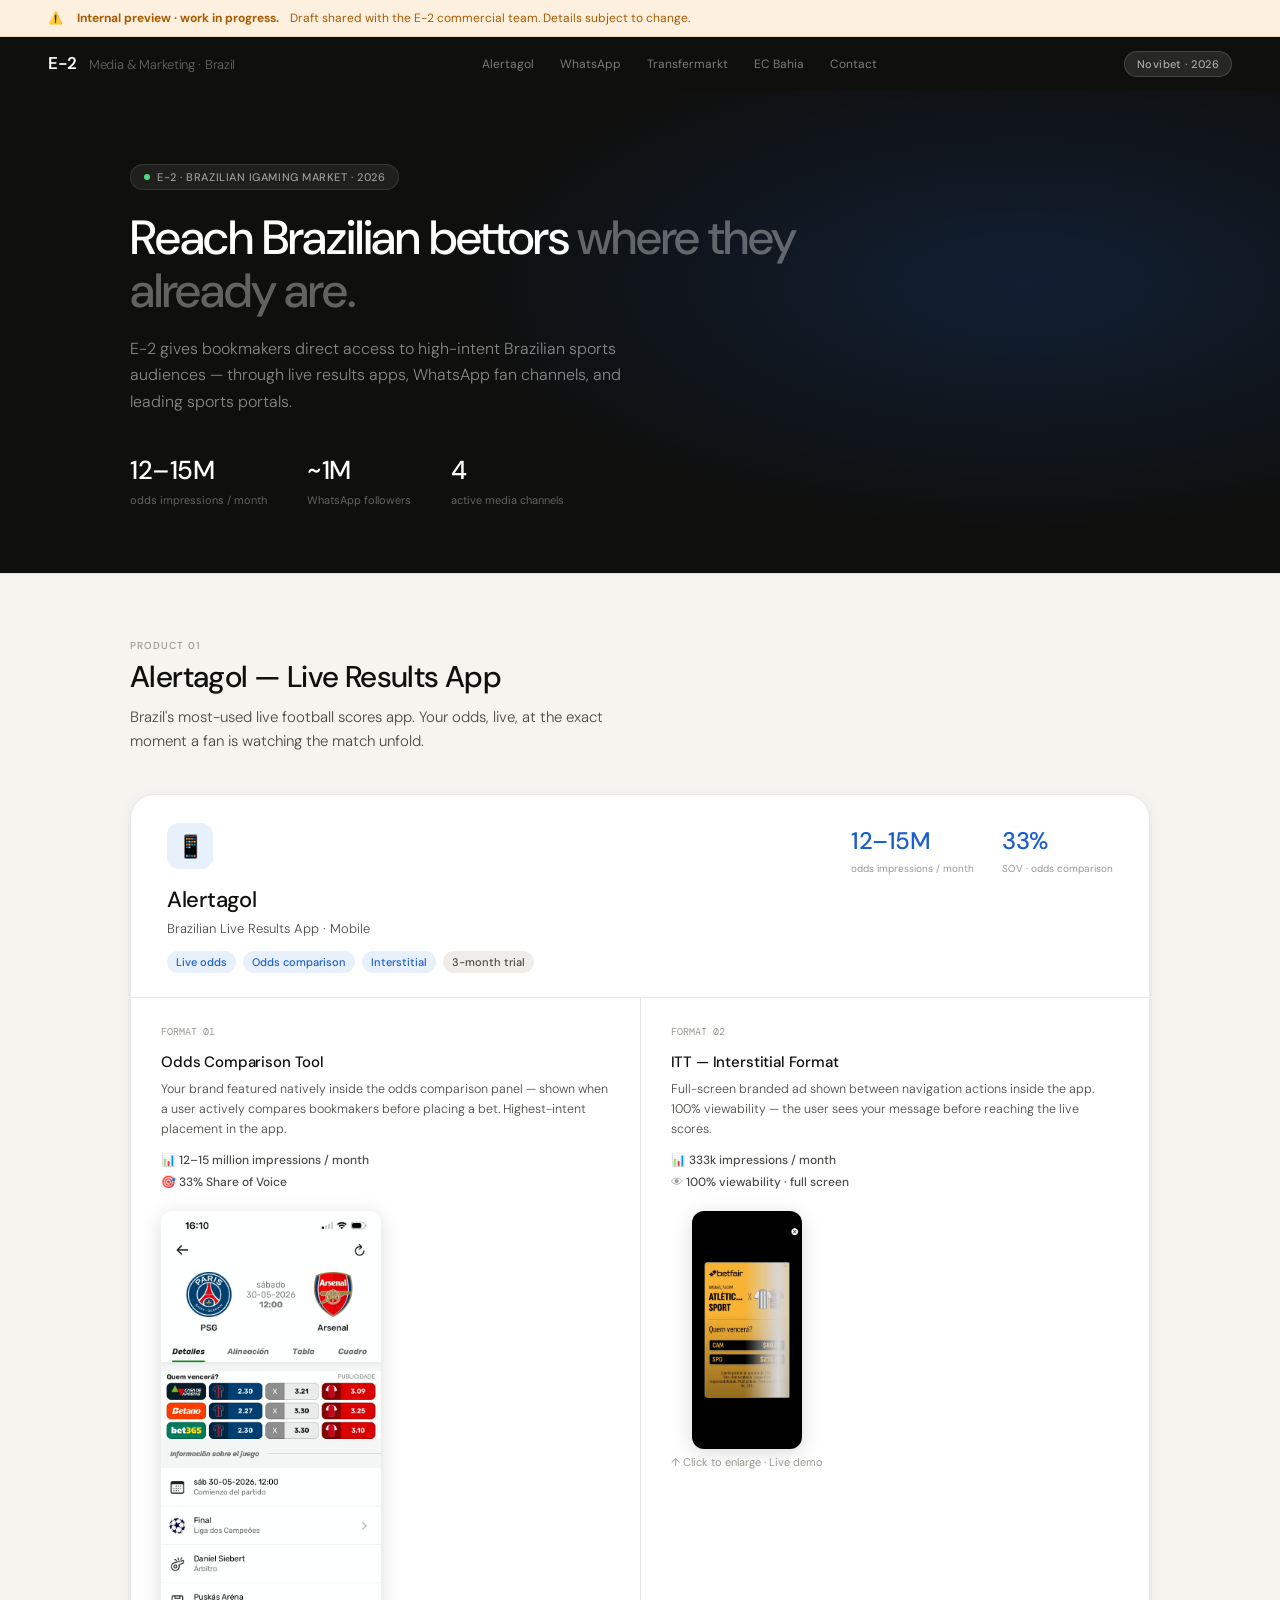
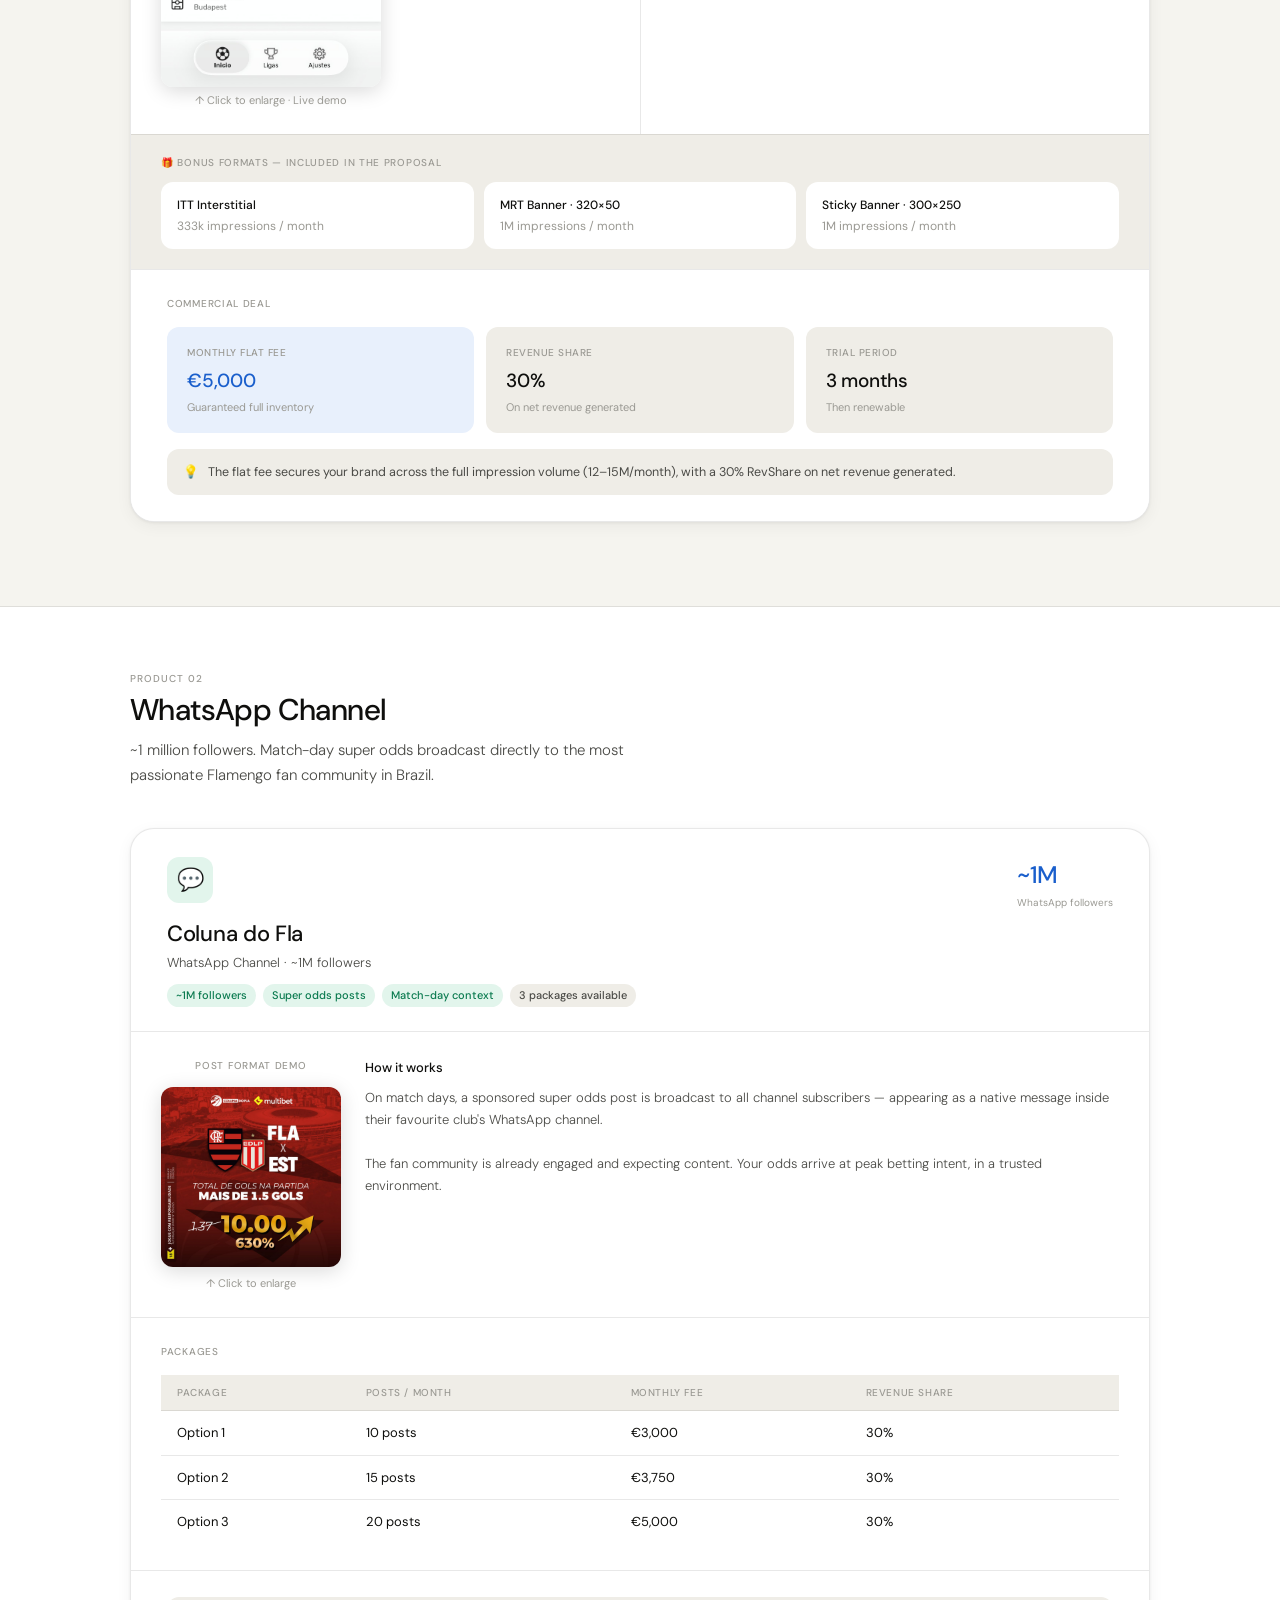
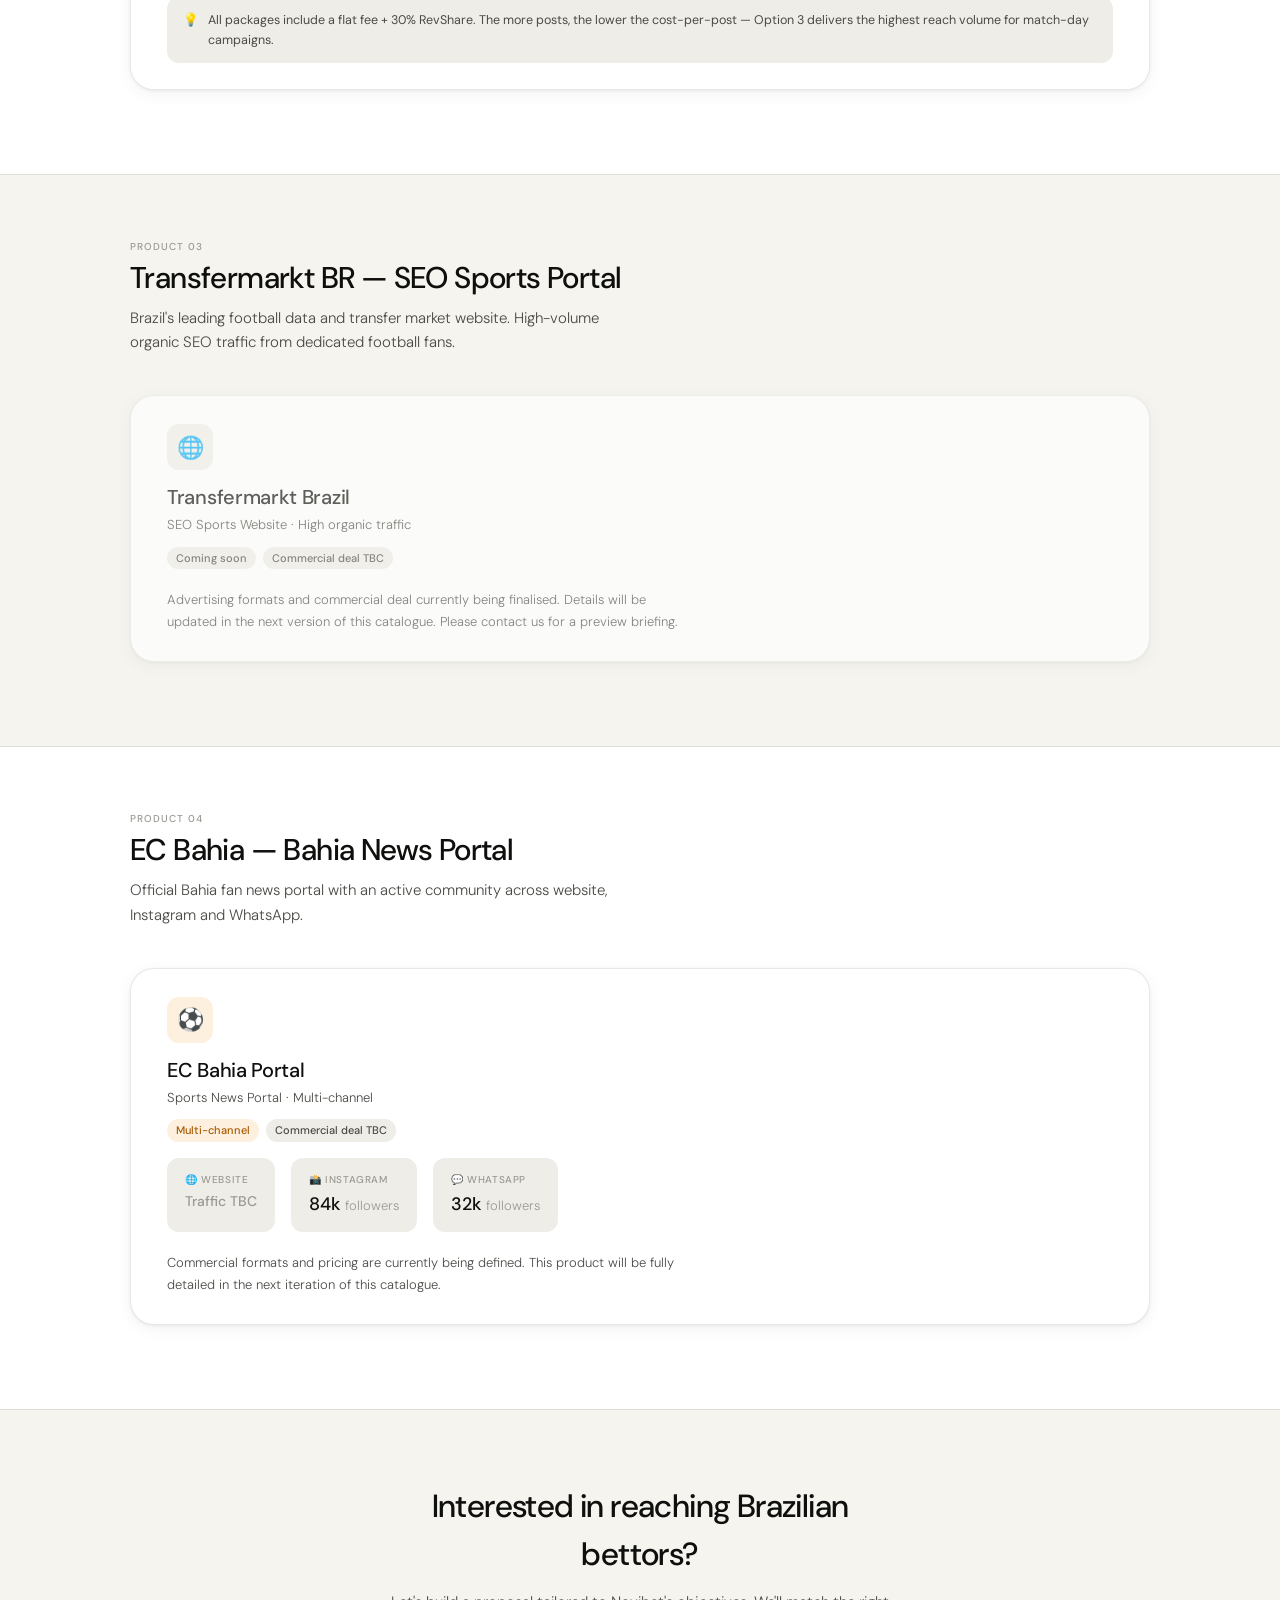
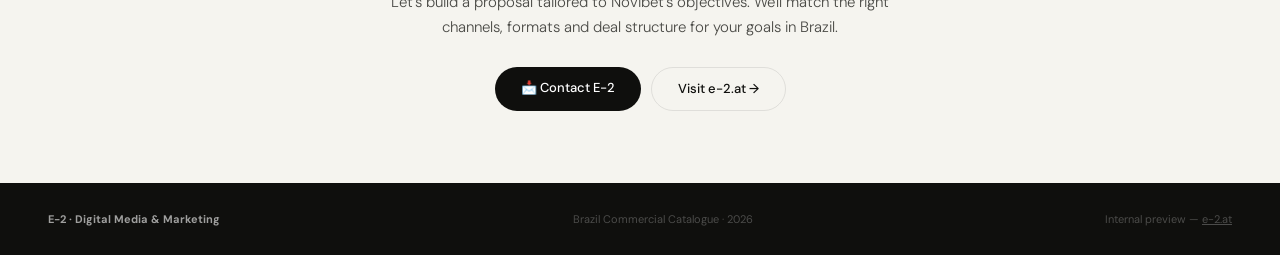
==== E2_Media_Catalogue_Novibet.html @ d4c0b609 "New file" ====
<!DOCTYPE html>
<html lang="en">

<head>
  <meta charset="UTF-8">
  <meta name="viewport" content="width=device-width, initial-scale=1.0">
  <title>E-2 · Media Catalogue — Brazil 2026</title>
  <link
    href="https://fonts.googleapis.com/css2?family=DM+Sans:opsz,wght@9..40,300;9..40,400;9..40,500;9..40,600&family=DM+Mono:wght@400;500&display=swap"
    rel="stylesheet">
  <style>
    :root {
      --ink: #0F0F0D;
      --ink-2: #4A4A46;
      --ink-3: #9A9993;
      --rule: rgba(0, 0, 0, 0.09);
      --bg: #F5F4EF;
      --surface: #FFFFFF;
      --surface-2: #EFEDE7;
      --blue: #1A5FCC;
      --blue-l: #E8F0FC;
      --green: #0A7A4F;
      --green-l: #E2F5EC;
      --amber: #A85A00;
      --amber-l: #FDF0DF;
      --red: #C0281A;
      --r-sm: 6px;
      --r-md: 12px;
      --r-lg: 18px;
      --r-xl: 24px;
      --shadow: 0 1px 3px rgba(0, 0, 0, 0.06), 0 4px 16px rgba(0, 0, 0, 0.05);
    }

    *,
    *::before,
    *::after {
      box-sizing: border-box;
      margin: 0;
      padding: 0;
    }

    html {
      scroll-behavior: smooth;
    }

    body {
      font-family: 'DM Sans', sans-serif;
      background: var(--bg);
      color: var(--ink);
      line-height: 1.5;
    }

    /* TOPBAR */
    .topbar {
      background: var(--ink);
      color: #fff;
      padding: 0 48px;
      display: flex;
      align-items: center;
      justify-content: space-between;
      height: 54px;
      position: sticky;
      top: 0;
      z-index: 100;
    }

    .topbar-brand {
      font-size: 17px;
      font-weight: 600;
      letter-spacing: -.3px;
    }

    .topbar-brand em {
      font-style: normal;
      color: rgba(255, 255, 255, .35);
      font-weight: 300;
      font-size: 13px;
      margin-left: 8px;
    }

    .topbar-nav {
      display: flex;
      gap: 2px;
    }

    .topbar-nav a {
      color: rgba(255, 255, 255, .45);
      font-size: 12px;
      padding: 5px 12px;
      border-radius: var(--r-sm);
      text-decoration: none;
      transition: all .15s;
    }

    .topbar-nav a:hover,
    .topbar-nav a.active {
      background: rgba(255, 255, 255, .1);
      color: #fff;
    }

    .topbar-pill {
      background: rgba(255, 255, 255, .1);
      border: 1px solid rgba(255, 255, 255, .15);
      color: rgba(255, 255, 255, .6);
      font-size: 11px;
      font-weight: 500;
      padding: 4px 12px;
      border-radius: 20px;
      letter-spacing: .04em;
    }

    /* WIP */
    .wip {
      background: #FDF0DF;
      border-bottom: 1px solid rgba(168, 90, 0, .15);
      padding: 9px 48px;
      font-size: 12px;
      color: var(--amber);
      display: flex;
      align-items: center;
      gap: 8px;
    }

    /* HERO */
    .hero {
      background: var(--ink);
      color: #fff;
      padding: 72px 48px 64px;
      position: relative;
      overflow: hidden;
    }

    .hero::after {
      content: '';
      position: absolute;
      inset: 0;
      background: radial-gradient(ellipse 70% 80% at 80% 40%, rgba(26, 95, 204, .2) 0%, transparent 65%);
      pointer-events: none;
    }

    .hero-inner {
      max-width: 1020px;
      margin: 0 auto;
      position: relative;
      z-index: 1;
    }

    .hero-eye {
      display: inline-flex;
      align-items: center;
      gap: 7px;
      background: rgba(255, 255, 255, .07);
      border: 1px solid rgba(255, 255, 255, .1);
      border-radius: 20px;
      padding: 4px 13px;
      font-size: 11px;
      font-weight: 500;
      color: rgba(255, 255, 255, .55);
      margin-bottom: 22px;
      letter-spacing: .05em;
      text-transform: uppercase;
    }

    .hero-eye span {
      width: 6px;
      height: 6px;
      border-radius: 50%;
      background: #4ADE80;
      display: inline-block;
    }

    .hero-h1 {
      font-size: 48px;
      font-weight: 500;
      letter-spacing: -1.2px;
      line-height: 1.1;
      max-width: 680px;
      margin-bottom: 18px;
    }

    .hero-h1 em {
      font-style: normal;
      color: rgba(255, 255, 255, .35);
    }

    .hero-sub {
      font-size: 16px;
      color: rgba(255, 255, 255, .5);
      max-width: 500px;
      line-height: 1.65;
      margin-bottom: 36px;
      font-weight: 300;
    }

    .hero-stats {
      display: flex;
      gap: 40px;
      flex-wrap: wrap;
    }

    .hs-val {
      font-size: 26px;
      font-weight: 500;
      letter-spacing: -.5px;
    }

    .hs-lbl {
      font-size: 11px;
      color: rgba(255, 255, 255, .35);
      margin-top: 2px;
    }

    /* SECTION */
    .section {
      padding: 64px 48px;
    }

    .s-inner {
      max-width: 1020px;
      margin: 0 auto;
    }

    .s-label {
      font-size: 10px;
      font-weight: 500;
      text-transform: uppercase;
      letter-spacing: .1em;
      color: var(--ink-3);
      margin-bottom: 6px;
    }

    .s-title {
      font-size: 30px;
      font-weight: 500;
      letter-spacing: -.6px;
      line-height: 1.2;
      margin-bottom: 10px;
    }

    .s-sub {
      font-size: 15px;
      color: var(--ink-2);
      max-width: 520px;
      line-height: 1.65;
      margin-bottom: 40px;
      font-weight: 300;
    }

    hr.div {
      border: none;
      border-top: 1px solid var(--rule);
      margin: 0;
    }

    /* PRODUCT CARD */
    .pcard {
      background: var(--surface);
      border-radius: var(--r-xl);
      border: 1px solid var(--rule);
      box-shadow: var(--shadow);
      overflow: hidden;
      margin-bottom: 20px;
    }

    .pcard-top {
      padding: 28px 36px 24px;
      border-bottom: 1px solid var(--rule);
      display: flex;
      justify-content: space-between;
      align-items: flex-start;
      gap: 20px;
      flex-wrap: wrap;
    }

    .picon {
      width: 46px;
      height: 46px;
      border-radius: var(--r-md);
      display: flex;
      align-items: center;
      justify-content: center;
      font-size: 22px;
      margin-bottom: 14px;
    }

    .pname {
      font-size: 22px;
      font-weight: 500;
      letter-spacing: -.3px;
      margin-bottom: 3px;
    }

    .ptype {
      font-size: 13px;
      color: var(--ink-2);
      font-weight: 300;
    }

    .pbadges {
      display: flex;
      gap: 7px;
      flex-wrap: wrap;
      margin-top: 12px;
    }

    .badge {
      display: inline-flex;
      align-items: center;
      gap: 4px;
      font-size: 11px;
      font-weight: 500;
      padding: 3px 9px;
      border-radius: 20px;
    }

    .b-blue {
      background: var(--blue-l);
      color: var(--blue);
    }

    .b-green {
      background: var(--green-l);
      color: var(--green);
    }

    .b-amber {
      background: var(--amber-l);
      color: var(--amber);
    }

    .b-dark {
      background: var(--surface-2);
      color: var(--ink-2);
    }

    .pkpis {
      display: flex;
      gap: 28px;
      flex-wrap: wrap;
    }

    .pkpi-val {
      font-size: 24px;
      font-weight: 500;
      letter-spacing: -.4px;
      color: var(--blue);
    }

    .pkpi-lbl {
      font-size: 10px;
      color: var(--ink-3);
      margin-top: 2px;
    }

    /* FORMAT BLOCKS */
    .formats {
      display: grid;
      grid-template-columns: 1fr 1fr;
      gap: 1px;
      background: var(--rule);
    }

    .formats.three {
      grid-template-columns: 1fr 1fr 1fr;
    }

    .fitem {
      background: var(--surface);
      padding: 26px 30px;
    }

    .fitem:hover {
      background: #FAFAF8;
    }

    .fnum {
      font-family: 'DM Mono', monospace;
      font-size: 10px;
      color: var(--ink-3);
      margin-bottom: 12px;
    }

    .fname {
      font-size: 15px;
      font-weight: 500;
      margin-bottom: 5px;
      letter-spacing: -.15px;
    }

    .fdesc {
      font-size: 12.5px;
      color: var(--ink-2);
      line-height: 1.6;
      font-weight: 300;
      margin-bottom: 12px;
    }

    .fstat {
      font-size: 12px;
      color: var(--ink-3);
      margin-bottom: 4px;
    }

    .fstat strong {
      color: var(--ink-2);
      font-weight: 500;
    }

    /* MOCKUP */
    .mockup-wrap {
      padding: 24px 30px;
      display: flex;
      align-items: center;
      gap: 16px;
      flex-wrap: wrap;
    }

    .mockup-img {
      width: 140px;
      border-radius: var(--r-md);
      box-shadow: 0 4px 20px rgba(0, 0, 0, .15);
      object-fit: cover;
      cursor: pointer;
      transition: transform .2s;
    }

    .mockup-img:hover {
      transform: scale(1.03);
    }

    .mockup-img.tall {
      width: 110px;
    }

    .mockup-img.wide {
      width: 220px;
    }

    .mockup-caption {
      font-size: 11px;
      color: var(--ink-3);
      text-align: center;
      margin-top: 5px;
    }

    .mockup-group {
      display: flex;
      flex-direction: column;
      align-items: center;
    }

    .mockup-label {
      font-size: 10px;
      font-weight: 500;
      text-transform: uppercase;
      letter-spacing: .07em;
      color: var(--ink-3);
      margin-bottom: 14px;
    }

    /* DEAL */
    .deal-wrap {
      padding: 26px 36px;
      background: var(--surface);
    }

    .deal-title {
      font-size: 10px;
      font-weight: 500;
      text-transform: uppercase;
      letter-spacing: .07em;
      color: var(--ink-3);
      margin-bottom: 16px;
    }

    .deal-grid {
      display: grid;
      gap: 12px;
      margin-bottom: 16px;
    }

    .deal-grid.cols3 {
      grid-template-columns: repeat(3, 1fr);
    }

    .deal-grid.cols4 {
      grid-template-columns: repeat(4, 1fr);
    }

    .ditem {
      background: var(--surface-2);
      border-radius: var(--r-md);
      padding: 18px 20px;
    }

    .ditem.feat {
      background: var(--blue-l);
    }

    .ditem.feat .di-val {
      color: var(--blue);
    }

    .di-lbl {
      font-size: 10px;
      font-weight: 500;
      text-transform: uppercase;
      letter-spacing: .05em;
      color: var(--ink-3);
      margin-bottom: 7px;
    }

    .di-val {
      font-size: 19px;
      font-weight: 500;
      letter-spacing: -.2px;
    }

    .di-sub {
      font-size: 11px;
      color: var(--ink-3);
      margin-top: 3px;
    }

    .deal-note {
      background: var(--surface-2);
      border-radius: var(--r-md);
      padding: 13px 16px;
      font-size: 12.5px;
      color: var(--ink-2);
      line-height: 1.6;
      display: flex;
      gap: 9px;
    }

    /* PACKAGES TABLE */
    .pkg-table {
      width: 100%;
      border-collapse: collapse;
      font-size: 13px;
    }

    .pkg-table th {
      background: var(--surface-2);
      padding: 10px 16px;
      font-size: 10px;
      font-weight: 500;
      text-transform: uppercase;
      letter-spacing: .06em;
      color: var(--ink-3);
      text-align: left;
      border-bottom: 1px solid var(--rule);
    }

    .pkg-table td {
      padding: 12px 16px;
      border-bottom: 1px solid var(--rule);
    }

    .pkg-table tr:last-child td {
      border-bottom: none;
    }

    .pkg-table .feat-row {
      background: var(--blue-l);
    }

    .pkg-table .feat-row td {
      color: var(--blue);
      font-weight: 500;
    }

    .pkg-best {
      display: inline-flex;
      align-items: center;
      gap: 4px;
      background: var(--blue);
      color: #fff;
      font-size: 10px;
      font-weight: 500;
      padding: 2px 8px;
      border-radius: 20px;
      margin-left: 8px;
    }

    /* COMING SOON */
    .cs-card {
      background: var(--surface);
      border-radius: var(--r-xl);
      border: 1px solid var(--rule);
      box-shadow: var(--shadow);
      overflow: hidden;
      margin-bottom: 20px;
      opacity: .65;
    }

    .cs-inner {
      padding: 28px 36px;
    }

    .cs-channels {
      display: flex;
      gap: 16px;
      flex-wrap: wrap;
      margin-top: 16px;
    }

    .cs-ch {
      background: var(--surface-2);
      border-radius: var(--r-md);
      padding: 14px 18px;
      font-size: 13px;
    }

    .cs-ch-val {
      font-size: 18px;
      font-weight: 500;
      margin-top: 4px;
    }

    /* LIGHTBOX */
    .lb {
      display: none;
      position: fixed;
      inset: 0;
      background: rgba(0, 0, 0, .85);
      z-index: 999;
      align-items: center;
      justify-content: center;
      padding: 24px;
    }

    .lb.open {
      display: flex;
    }

    .lb img {
      max-width: 90vw;
      max-height: 90vh;
      border-radius: var(--r-lg);
      object-fit: contain;
      box-shadow: 0 20px 60px rgba(0, 0, 0, .5);
    }

    .lb-close {
      position: absolute;
      top: 20px;
      right: 24px;
      color: #fff;
      font-size: 28px;
      cursor: pointer;
      opacity: .7;
    }

    .lb-close:hover {
      opacity: 1;
    }

    /* CTA */
    .cta {
      padding: 72px 48px;
      text-align: center;
    }

    .cta-inner {
      max-width: 520px;
      margin: 0 auto;
    }

    .cta-h {
      font-size: 32px;
      font-weight: 500;
      letter-spacing: -.6px;
      margin-bottom: 12px;
    }

    .cta-sub {
      font-size: 15px;
      color: var(--ink-2);
      font-weight: 300;
      line-height: 1.65;
      margin-bottom: 28px;
    }

    .cta-btns {
      display: flex;
      gap: 10px;
      justify-content: center;
      flex-wrap: wrap;
    }

    .btn-p {
      background: var(--ink);
      color: #fff;
      font-size: 13px;
      font-weight: 500;
      padding: 11px 26px;
      border-radius: 22px;
      text-decoration: none;
      transition: opacity .15s;
    }

    .btn-p:hover {
      opacity: .8;
    }

    .btn-s {
      background: transparent;
      color: var(--ink);
      font-size: 13px;
      font-weight: 500;
      padding: 11px 26px;
      border-radius: 22px;
      text-decoration: none;
      border: 1.5px solid var(--rule);
      transition: all .15s;
    }

    .btn-s:hover {
      border-color: var(--ink-3);
    }

    /* FOOTER */
    .footer {
      background: var(--ink);
      color: rgba(255, 255, 255, .25);
      padding: 28px 48px;
      display: flex;
      justify-content: space-between;
      align-items: center;
      flex-wrap: wrap;
      gap: 10px;
      font-size: 11px;
    }

    .footer strong {
      color: rgba(255, 255, 255, .6);
    }

    @media(max-width:768px) {
      .topbar {
        padding: 0 20px;
      }

      .topbar-nav {
        display: none;
      }

      .hero {
        padding: 44px 20px;
      }

      .hero-h1 {
        font-size: 30px;
      }

      .section {
        padding: 44px 20px;
      }

      .pcard-top {
        padding: 20px;
      }

      .formats {
        grid-template-columns: 1fr;
      }

      .formats.three {
        grid-template-columns: 1fr;
      }

      .deal-wrap {
        padding: 20px;
      }

      .deal-grid.cols3,
      .deal-grid.cols4 {
        grid-template-columns: 1fr 1fr;
      }

      .cta {
        padding: 44px 20px;
      }

      .footer {
        padding: 20px;
      }

      .wip {
        padding: 9px 20px;
      }
    }
  </style>
</head>

<body>

  <!-- LIGHTBOX -->
  <div class="lb" id="lb" onclick="closeLB()">
    <span class="lb-close">✕</span>
    <img id="lb-img" src="" alt="Ad format preview">
  </div>

  <!-- WIP BANNER -->
  <div class="wip">⚠️ &nbsp;<strong>Internal preview · work in progress.</strong> &nbsp;Draft shared with the E-2
    commercial team. Details subject to change.</div>

  <!-- TOPBAR -->
  <header class="topbar">
    <div class="topbar-brand">E-2 <em>Media &amp; Marketing · Brazil</em></div>
    <nav class="topbar-nav">
      <a href="#alertagol" class="active">Alertagol</a>
      <a href="#whatsapp">WhatsApp</a>
      <a href="#transfermarkt">Transfermarkt</a>
      <a href="#ecbahia">EC Bahia</a>
      <a href="#contact">Contact</a>
    </nav>
    <div class="topbar-pill">Novibet · 2026</div>
  </header>

  <!-- HERO -->
  <section class="hero">
    <div class="hero-inner">
      <div class="hero-eye"><span></span> E-2 · Brazilian iGaming Market · 2026</div>
      <h1 class="hero-h1">Reach Brazilian bettors <em>where they already are.</em></h1>
      <p class="hero-sub">E-2 gives bookmakers direct access to high-intent Brazilian sports audiences — through live
        results apps, WhatsApp fan channels, and leading sports portals.</p>
      <div class="hero-stats">
        <div>
          <div class="hs-val odd-impressions">12–15M</div>
          <div class="hs-lbl">odds impressions / month</div>
        </div>
        <div>
          <div class="hs-val whatsapp-followers">~1M</div>
          <div class="hs-lbl">WhatsApp followers</div>
        </div>
        <div>
          <div class="hs-val active-media-channels">4</div>
          <div class="hs-lbl">active media channels</div>
        </div>
      </div>
    </div>
  </section>

  <hr class="div">

  <!-- ══ ALERTAGOL ══════════════════════════════════════════════════════ -->
  <section class="section" id="alertagol">
    <div class="s-inner">
      <div class="s-label">Product 01</div>
      <h2 class="s-title">Alertagol — Live Results App</h2>
      <p class="s-sub">Brazil's most-used live football scores app. Your odds, live, at the exact moment a fan is
        watching the match unfold.</p>

      <div class="pcard">
        <div class="pcard-top">
          <div>
            <div class="picon" style="background:#E8F0FC;">📱</div>
            <div class="pname">Alertagol</div>
            <div class="ptype">Brazilian Live Results App · Mobile</div>
            <div class="pbadges">
              <span class="badge b-blue">Live odds</span>
              <span class="badge b-blue">Odds comparison</span>
              <span class="badge b-blue">Interstitial</span>
              <span class="badge b-dark">3-month trial</span>
            </div>
          </div>
          <div class="pkpis">
            <div>
              <div class="pkpi-val">12–15M</div>
              <div class="pkpi-lbl">odds impressions / month</div>
            </div>
            <div>
              <div class="pkpi-val">33%</div>
              <div class="pkpi-lbl">SOV · odds comparison</div>
            </div>
          </div>
        </div>

        <!-- FORMAT 1: Odds Comparison -->
        <div class="formats">
          <div class="fitem">
            <div class="fnum">FORMAT 01</div>
            <div class="fname">Odds Comparison Tool</div>
            <div class="fdesc">Your brand featured natively inside the odds comparison panel — shown when a user
              actively compares bookmakers before placing a bet. Highest-intent placement in the app.</div>
            <div class="fstat">📊 <strong>12–15 million impressions / month</strong></div>
            <div class="fstat">🎯 <strong>33% Share of Voice</strong></div>
            <div class="mockup-wrap" style="padding:16px 0 0;">
              <div class="mockup-group">
                <img class="mockup-img wide"
                  src="[data-uri]"
                  alt="Odds Comparison Tool demo" onclick="openLB(this.src)" title="Click to enlarge">
                <div class="mockup-caption">↑ Click to enlarge · Live demo</div>
              </div>
            </div>
          </div>

          <!-- FORMAT 2: Interstitial -->
          <div class="fitem">
            <div class="fnum">FORMAT 02</div>
            <div class="fname">ITT — Interstitial Format</div>
            <div class="fdesc">Full-screen branded ad shown between navigation actions inside the app. 100% viewability
              — the user sees your message before reaching the live scores.</div>
            <div class="fstat">📊 <strong>333k impressions / month</strong></div>
            <div class="fstat">👁 <strong>100% viewability · full screen</strong></div>
            <div class="mockup-wrap" style="padding:16px 0 0;">
              <div class="mockup-group">
                <img class="mockup-img tall"
                  src="[data-uri]"
                  alt="ITT Interstitial demo" onclick="openLB(this.src)" title="Click to enlarge">
                <div class="mockup-caption">↑ Click to enlarge · Live demo</div>
              </div>
            </div>
          </div>
        </div>

        <!-- BONUS FORMATS -->
        <div style="padding:20px 30px;background:var(--surface-2);border-top:1px solid var(--rule);">
          <div
            style="font-size:10px;font-weight:500;text-transform:uppercase;letter-spacing:.07em;color:var(--ink-3);margin-bottom:12px;">
            🎁 Bonus formats — included in the proposal</div>
          <div style="display:grid;grid-template-columns:1fr 1fr 1fr;gap:10px;">
            <div style="background:var(--surface);border-radius:var(--r-md);padding:14px 16px;">
              <div style="font-size:12px;font-weight:500;margin-bottom:3px;">ITT Interstitial</div>
              <div style="font-size:12px;color:var(--ink-3);">333k impressions / month</div>
            </div>
            <div style="background:var(--surface);border-radius:var(--r-md);padding:14px 16px;">
              <div style="font-size:12px;font-weight:500;margin-bottom:3px;">MRT Banner · 320×50</div>
              <div style="font-size:12px;color:var(--ink-3);">1M impressions / month</div>
            </div>
            <div style="background:var(--surface);border-radius:var(--r-md);padding:14px 16px;">
              <div style="font-size:12px;font-weight:500;margin-bottom:3px;">Sticky Banner · 300×250</div>
              <div style="font-size:12px;color:var(--ink-3);">1M impressions / month</div>
            </div>
          </div>
        </div>

        <!-- DEAL -->
        <div class="deal-wrap" style="border-top:1px solid var(--rule);">
          <div class="deal-title">Commercial deal</div>
          <div class="deal-grid cols3">
            <div class="ditem feat">
              <div class="di-lbl">Monthly flat fee</div>
              <div class="di-val">€5,000</div>
              <div class="di-sub">Guaranteed full inventory</div>
            </div>
            <div class="ditem">
              <div class="di-lbl">Revenue share</div>
              <div class="di-val">30%</div>
              <div class="di-sub">On net revenue generated</div>
            </div>
            <div class="ditem">
              <div class="di-lbl">Trial period</div>
              <div class="di-val">3 months</div>
              <div class="di-sub">Then renewable</div>
            </div>
          </div>
          <div class="deal-note">
            <span>💡</span>
            <span>The flat fee secures your brand across the full impression volume (12–15M/month), with a 30% RevShare
              on net revenue generated.</span>
          </div>
        </div>
      </div>
    </div>
  </section>

  <hr class="div">

  <!-- ══ WHATSAPP ═══════════════════════════════════════════════════════ -->
  <section class="section" id="whatsapp" style="background:var(--surface);">
    <div class="s-inner">
      <div class="s-label">Product 02</div>
      <h2 class="s-title">WhatsApp Channel</h2>
      <p class="s-sub">~1 million followers. Match-day super odds broadcast directly to the most passionate Flamengo fan
        community in Brazil.</p>

      <div class="pcard">
        <div class="pcard-top">
          <div>
            <div class="picon" style="background:#E2F5EC;">💬</div>
            <div class="pname">Coluna do Fla</div>
            <div class="ptype">WhatsApp Channel · ~1M followers</div>
            <div class="pbadges">
              <span class="badge b-green">~1M followers</span>
              <span class="badge b-green">Super odds posts</span>
              <span class="badge b-green">Match-day context</span>
              <span class="badge b-dark">3 packages available</span>
            </div>
          </div>
          <div class="pkpis">
            <div>
              <div class="pkpi-val">~1M</div>
              <div class="pkpi-lbl">WhatsApp followers</div>
            </div>
          </div>
        </div>

        <!-- WA DEMO IMAGE -->
        <div
          style="padding:26px 30px;border-bottom:1px solid var(--rule);display:flex;gap:24px;align-items:flex-start;flex-wrap:wrap;">
          <div class="mockup-group">
            <div class="mockup-label">Post format demo</div>
            <img class="mockup-img" style="width:180px;"
              src="[data-uri]"
              alt="WhatsApp super odds post demo" onclick="openLB(this.src)" title="Click to enlarge">
            <div class="mockup-caption" style="margin-top:8px;">↑ Click to enlarge</div>
          </div>
          <div style="flex:1;min-width:220px;">
            <div style="font-size:13px;font-weight:500;margin-bottom:10px;color:var(--ink);">How it works</div>
            <div style="font-size:13px;color:var(--ink-2);line-height:1.7;font-weight:300;">
              On match days, a sponsored super odds post is broadcast to all channel subscribers — appearing as a native
              message inside their favourite club's WhatsApp channel.<br><br>
              The fan community is already engaged and expecting content. Your odds arrive at peak betting intent, in a
              trusted environment.
            </div>
          </div>
        </div>

        <!-- PACKAGES TABLE -->
        <div style="padding:26px 30px;border-bottom:1px solid var(--rule);">
          <div class="deal-title">Packages</div>
          <table class="pkg-table">
            <thead>
              <tr>
                <th>Package</th>
                <th>Posts / month</th>
                <th>Monthly fee</th>
                <th>Revenue share</th>
              </tr>
            </thead>
            <tbody>
              <tr>
                <td>Option 1</td>
                <td>10 posts</td>
                <td>€3,000</td>
                <td>30%</td>
              </tr>
              <tr>
                <td>Option 2</td>
                <td>15 posts</td>
                <td>€3,750</td>
                <td>30%</td>
              </tr>
              <tr>
                <td>Option 3</td>
                <td>20 posts</td>
                <td>€5,000</td>
                <td>30%</td>
              </tr>
            </tbody>
          </table>
        </div>

        <div class="deal-wrap">
          <div class="deal-note">
            <span>💡</span>
            <span>All packages include a flat fee + 30% RevShare. The more posts, the lower the cost-per-post — Option 3
              delivers the highest reach volume for match-day campaigns.</span>
          </div>
        </div>
      </div>
    </div>
  </section>

  <hr class="div">

  <!-- ══ TRANSFERMARKT ══════════════════════════════════════════════════ -->
  <section class="section" id="transfermarkt">
    <div class="s-inner">
      <div class="s-label">Product 03</div>
      <h2 class="s-title">Transfermarkt BR — SEO Sports Portal</h2>
      <p class="s-sub">Brazil's leading football data and transfer market website. High-volume organic SEO traffic from
        dedicated football fans.</p>

      <div class="cs-card">
        <div class="cs-inner">
          <div class="picon" style="background:#F0EFE9;margin-bottom:12px;">🌐</div>
          <div class="pname" style="font-size:20px;">Transfermarkt Brazil</div>
          <div class="ptype" style="margin-top:3px;">SEO Sports Website · High organic traffic</div>
          <div class="pbadges" style="margin-top:12px;">
            <span class="badge b-dark">Coming soon</span>
            <span class="badge b-dark">Commercial deal TBC</span>
          </div>
          <div
            style="margin-top:20px;font-size:13px;color:var(--ink-2);font-weight:300;line-height:1.7;max-width:520px;">
            Advertising formats and commercial deal currently being finalised. Details will be updated in the next
            version of this catalogue. Please contact us for a preview briefing.
          </div>
        </div>
      </div>
    </div>
  </section>

  <hr class="div">

  <!-- ══ EC BAHIA ═══════════════════════════════════════════════════════ -->
  <section class="section" id="ecbahia" style="background:var(--surface);">
    <div class="s-inner">
      <div class="s-label">Product 04</div>
      <h2 class="s-title">EC Bahia — Bahia News Portal</h2>
      <p class="s-sub">Official Bahia fan news portal with an active community across website, Instagram and WhatsApp.
      </p>

      <div class="cs-card" style="opacity:1;">
        <div class="cs-inner">
          <div class="picon" style="background:#FDF0DF;margin-bottom:12px;">⚽</div>
          <div class="pname" style="font-size:20px;">EC Bahia Portal</div>
          <div class="ptype" style="margin-top:3px;">Sports News Portal · Multi-channel</div>
          <div class="pbadges" style="margin-top:12px;">
            <span class="badge b-amber">Multi-channel</span>
            <span class="badge b-dark">Commercial deal TBC</span>
          </div>
          <div class="cs-channels">
            <div class="cs-ch">
              <div
                style="font-size:10px;font-weight:500;text-transform:uppercase;letter-spacing:.06em;color:var(--ink-3);">
                🌐 Website</div>
              <div class="cs-ch-val" style="font-size:14px;color:var(--ink-3);">Traffic TBC</div>
            </div>
            <div class="cs-ch">
              <div
                style="font-size:10px;font-weight:500;text-transform:uppercase;letter-spacing:.06em;color:var(--ink-3);">
                📸 Instagram</div>
              <div class="cs-ch-val">84k <span
                  style="font-size:13px;font-weight:300;color:var(--ink-3);">followers</span></div>
            </div>
            <div class="cs-ch">
              <div
                style="font-size:10px;font-weight:500;text-transform:uppercase;letter-spacing:.06em;color:var(--ink-3);">
                💬 WhatsApp</div>
              <div class="cs-ch-val">32k <span
                  style="font-size:13px;font-weight:300;color:var(--ink-3);">followers</span></div>
            </div>
          </div>
          <div
            style="margin-top:20px;font-size:13px;color:var(--ink-2);font-weight:300;line-height:1.7;max-width:520px;">
            Commercial formats and pricing are currently being defined. This product will be fully detailed in the next
            iteration of this catalogue.
          </div>
        </div>
      </div>
    </div>
  </section>

  <hr class="div">

  <!-- CTA -->
  <section class="cta" id="contact">
    <div class="cta-inner">
      <h2 class="cta-h">Interested in reaching Brazilian bettors?</h2>
      <p class="cta-sub">Let's build a proposal tailored to Novibet's objectives. We'll match the right channels,
        formats and deal structure for your goals in Brazil.</p>
      <div class="cta-btns">
        <a href="mailto:commercial@e-2.at" class="btn-p">📩 Contact E-2</a>
        <a href="https://www.e-2.at/en/" target="_blank" class="btn-s">Visit e-2.at →</a>
      </div>
    </div>
  </section>

  <!-- FOOTER -->
  <footer class="footer">
    <strong>E-2 · Digital Media &amp; Marketing</strong>
    <span>Brazil Commercial Catalogue · 2026</span>
    <span>Internal preview — <a href="https://www.e-2.at/en/" style="color:inherit;">e-2.at</a></span>
  </footer>

  <script>
    function openLB(src) {
      document.getElementById('lb-img').src = src;
      document.getElementById('lb').classList.add('open');
    }

    function closeLB() {
      document.getElementById('lb').classList.remove('open');
    }

    document.addEventListener('keydown', e => { if (e.key === 'Escape') closeLB(); });
    const navLinks = document.querySelectorAll('.topbar-nav a');
    const sections = document.querySelectorAll('section[id]');

    window.addEventListener('scroll', () => {
      let cur = '';
      sections.forEach(s => { if (window.scrollY >= s.offsetTop - 80) cur = s.id; });
      navLinks.forEach(a => { a.classList.toggle('active', a.getAttribute('href') === '#' + cur); });
    });

    async function getDataFromSheets() {
      const response = await fetch('http://127.0.0.1:8000/sheets')
      const data = await response.json()

      return data
    }

    async function updateHtmlElements() {
      const data = await getDataFromSheets()
      
    }

    

  </script>
</body>

</html>
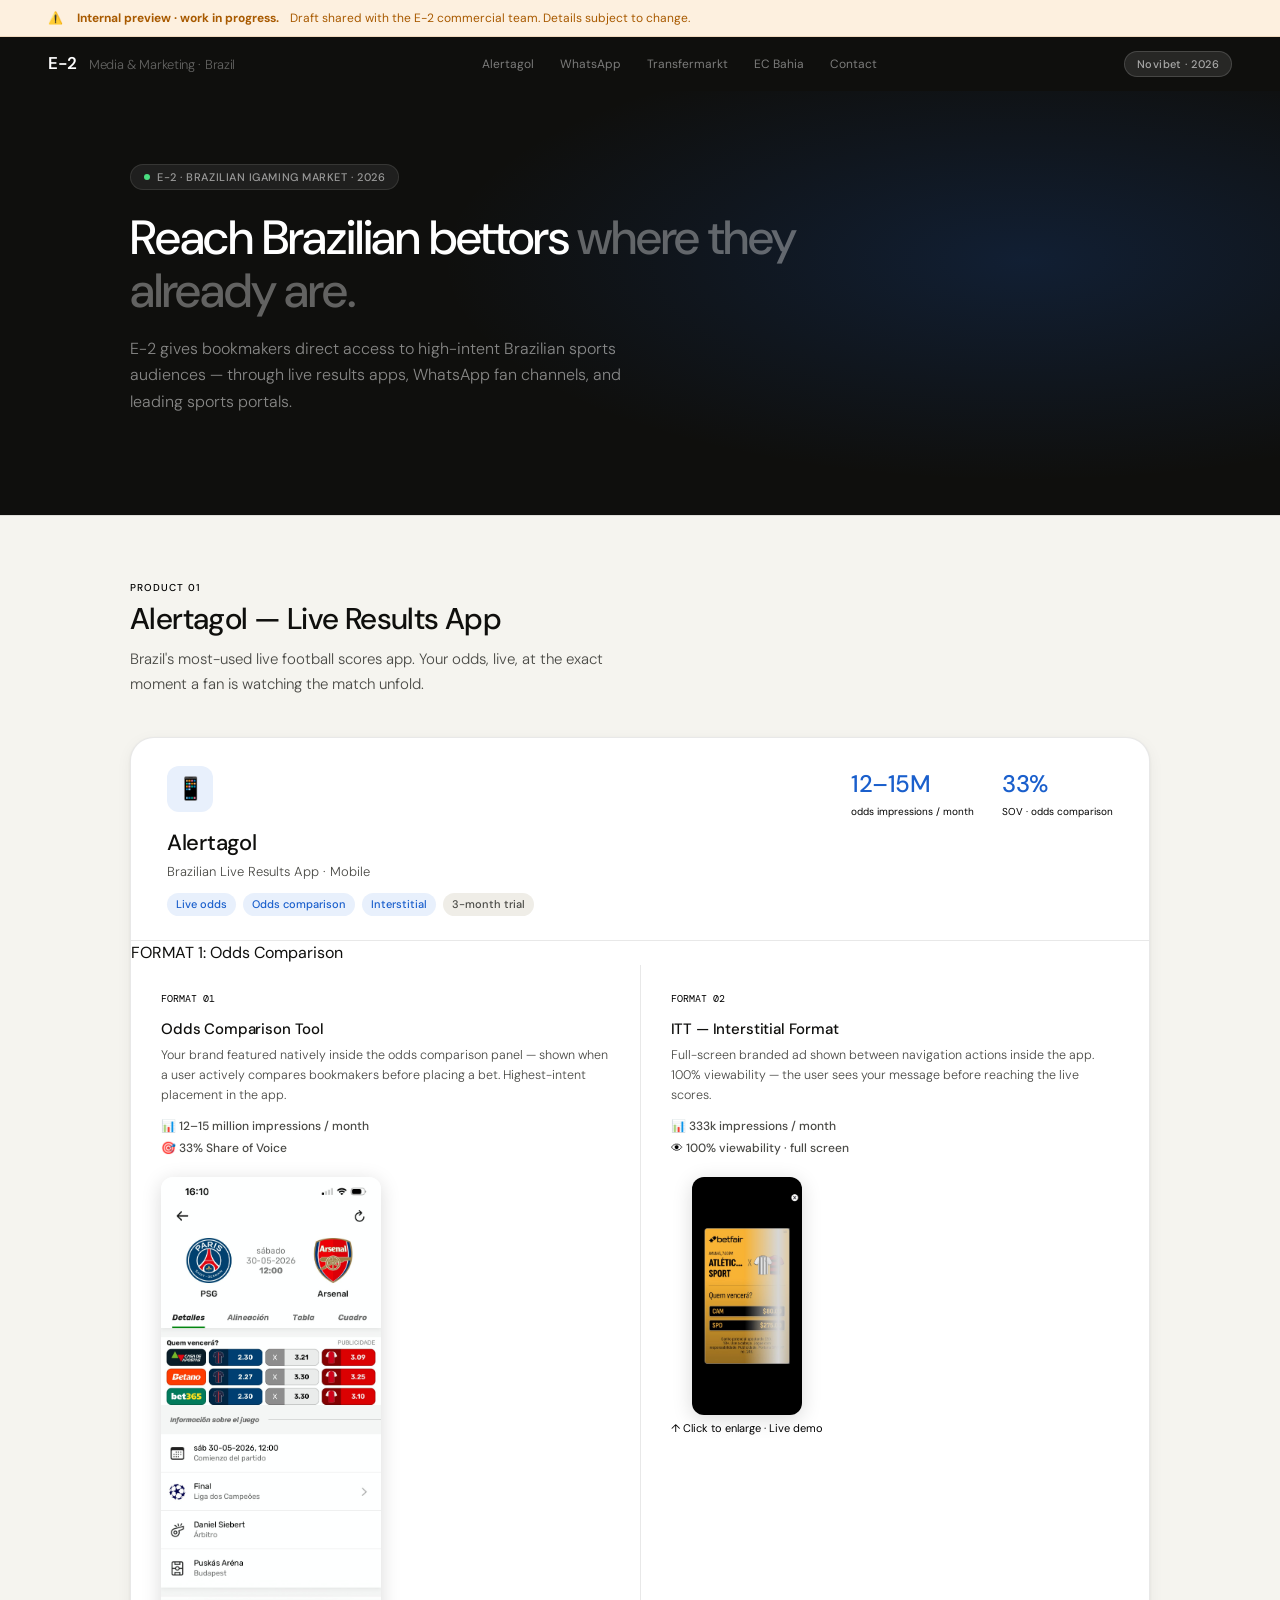
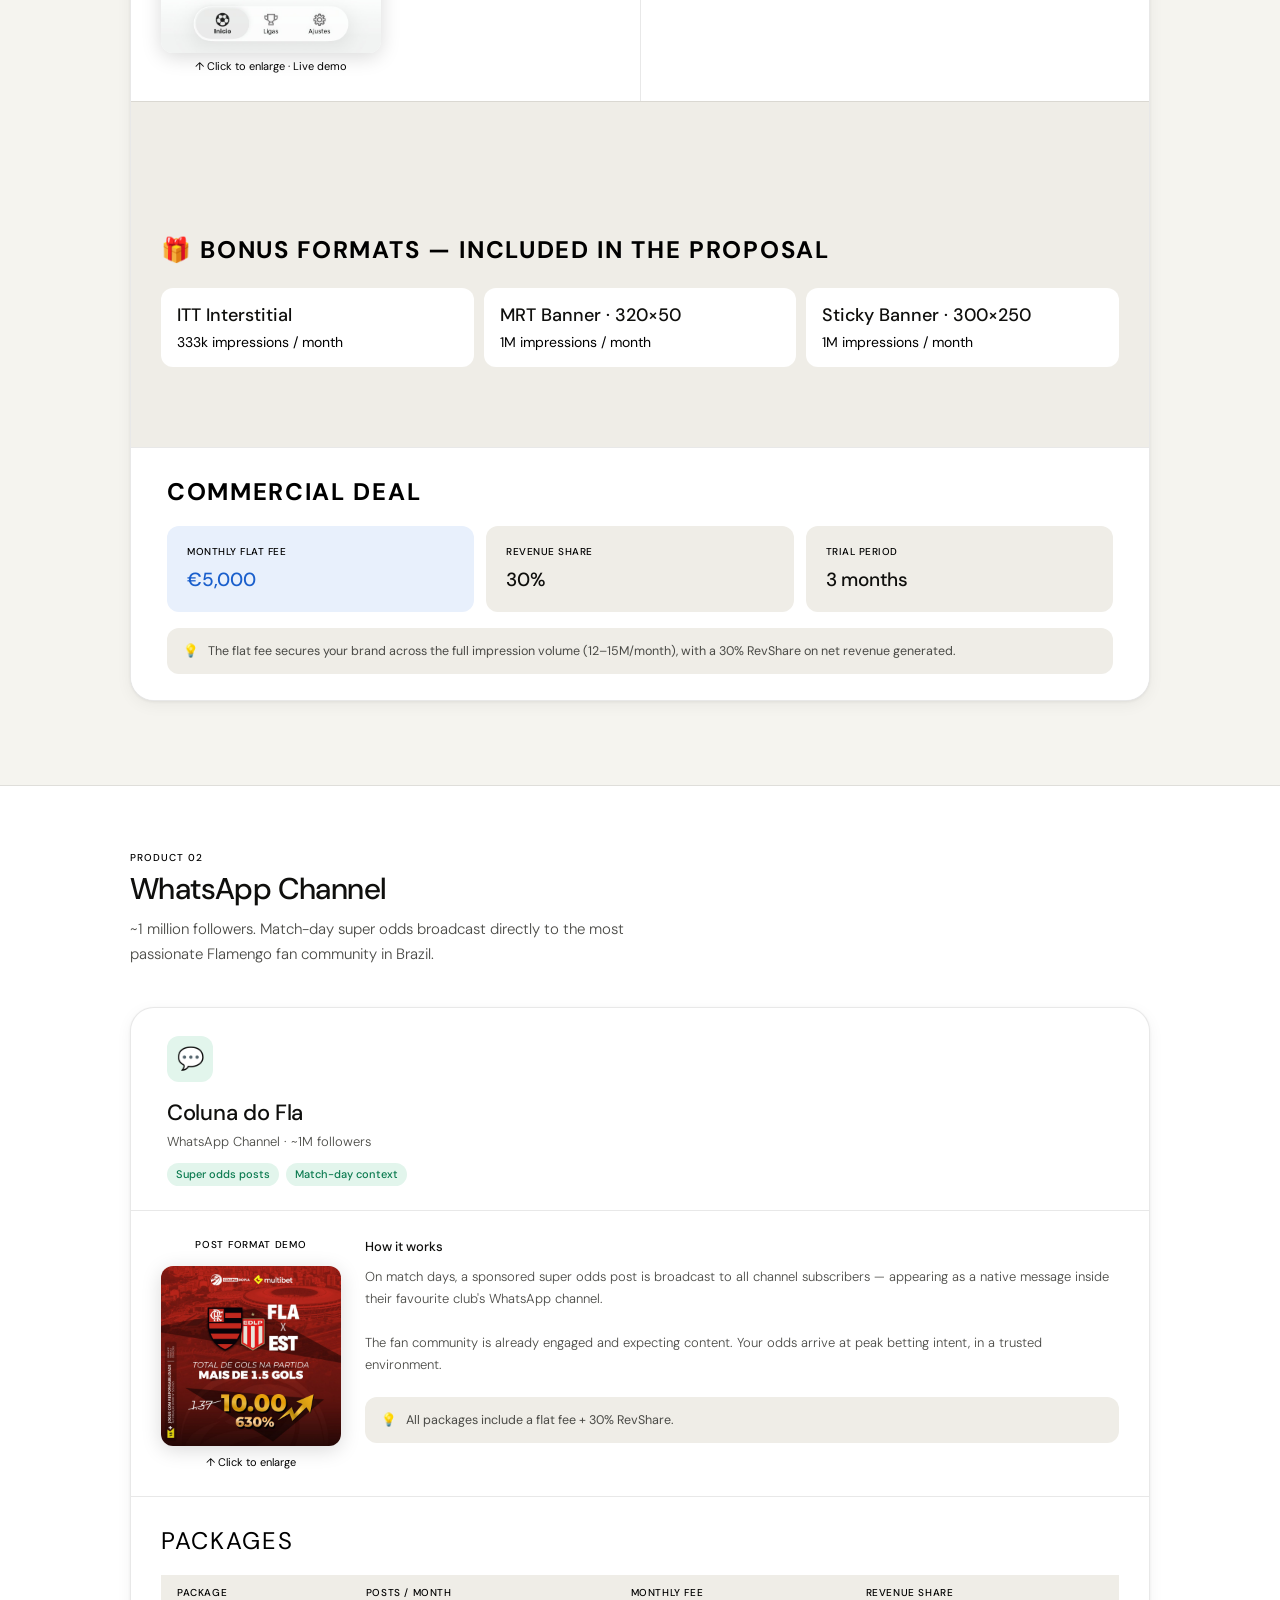
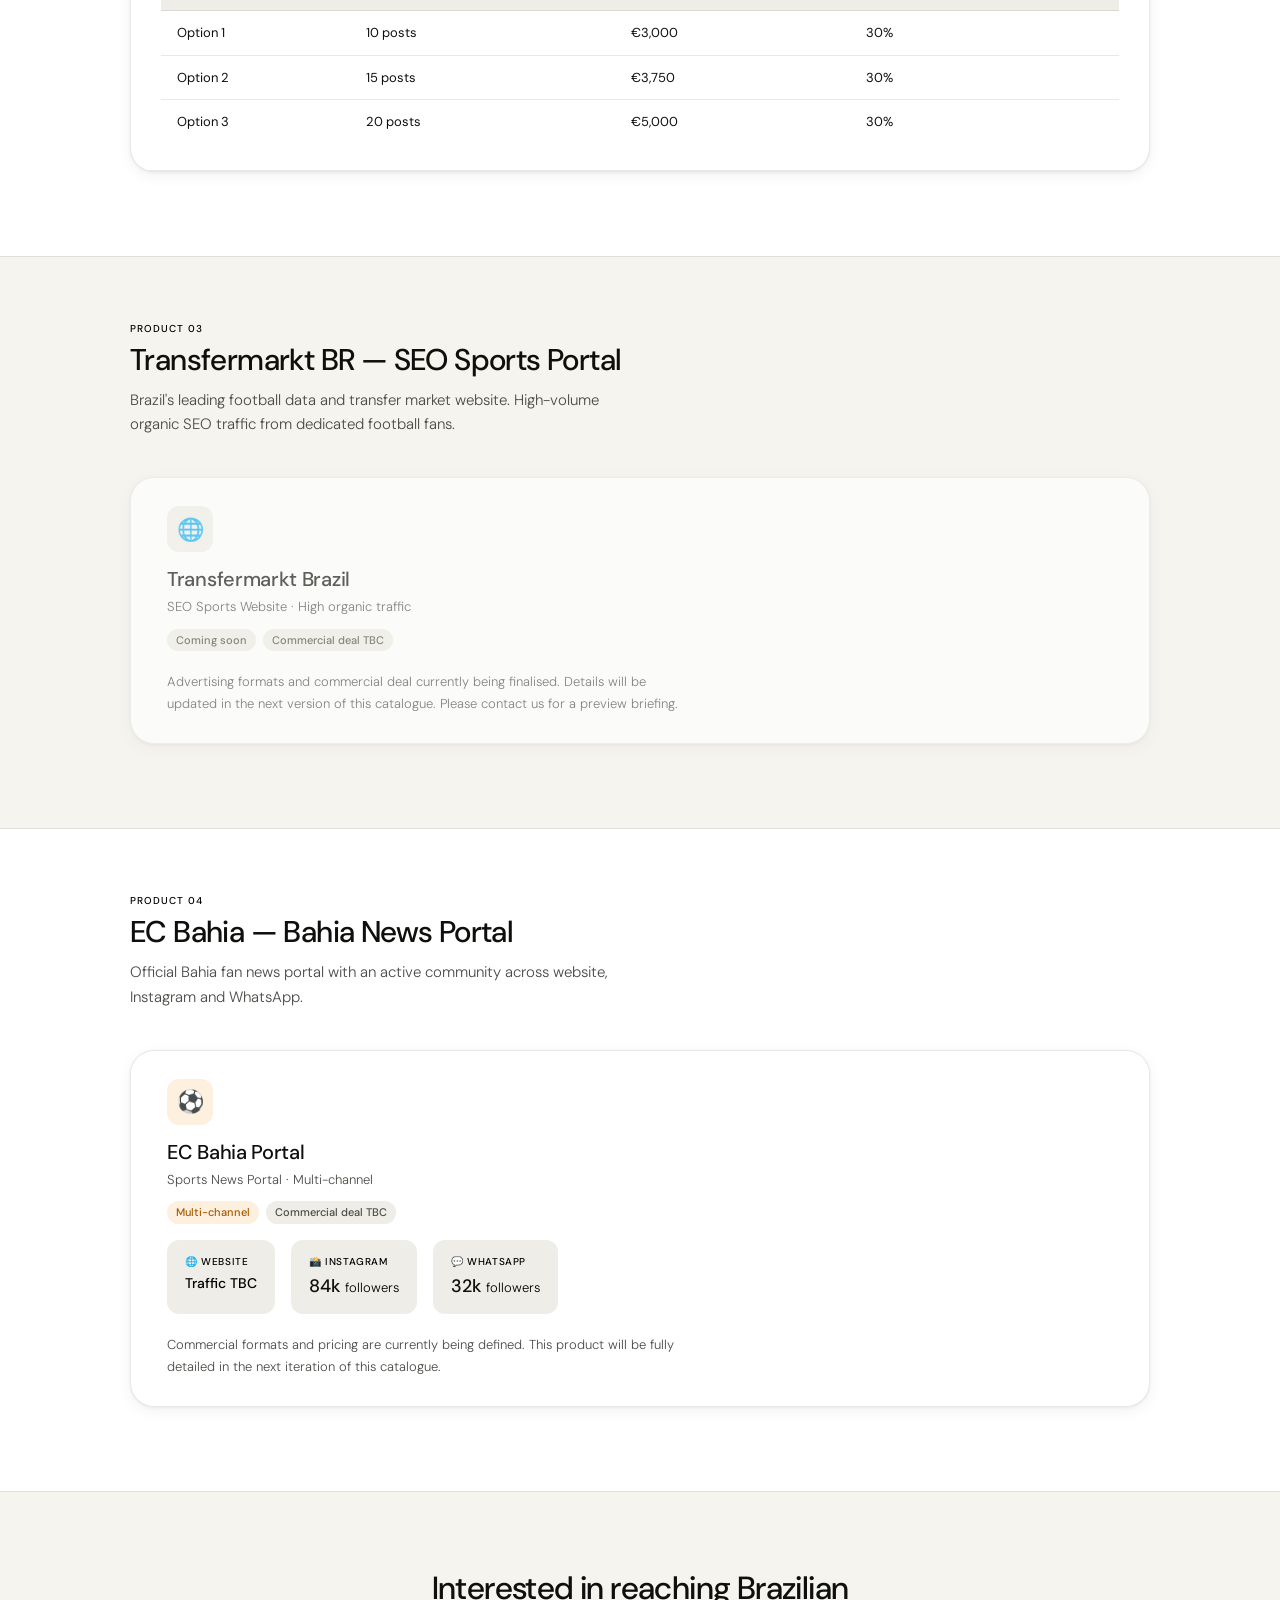
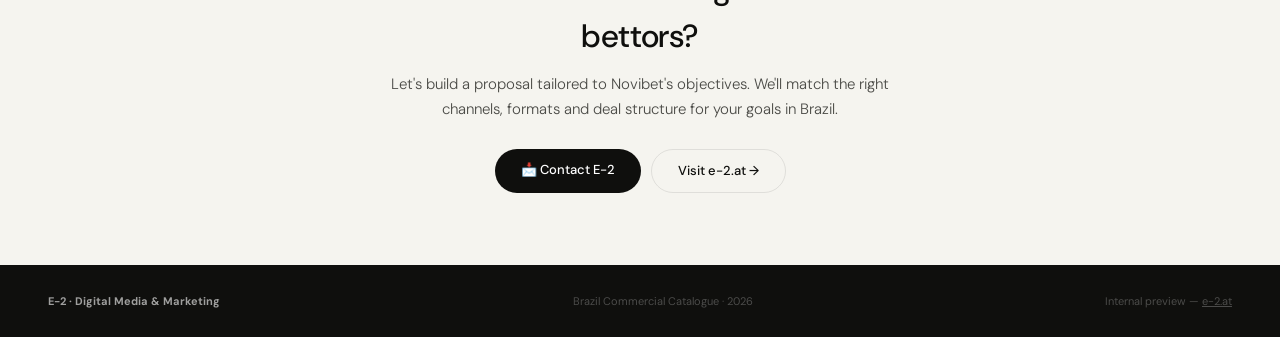
==== commit 5a91208e: "Feat: Remove useless stuff" ====
--- a/E2_Media_Catalogue_Novibet.html
+++ b/E2_Media_Catalogue_Novibet.html
@@ -12,7 +12,7 @@
     :root {
       --ink: #0F0F0D;
       --ink-2: #4A4A46;
-      --ink-3: #9A9993;
+      --ink-3: #000000;
       --rule: rgba(0, 0, 0, 0.09);
       --bg: #F5F4EF;
       --surface: #FFFFFF;
@@ -465,8 +465,8 @@
     }
 
     .deal-title {
-      font-size: 10px;
-      font-weight: 500;
+      font-size: 24px;
+      /* font-weight: 500; */
       text-transform: uppercase;
       letter-spacing: .07em;
       color: var(--ink-3);
@@ -826,20 +826,6 @@
       <h1 class="hero-h1">Reach Brazilian bettors <em>where they already are.</em></h1>
       <p class="hero-sub">E-2 gives bookmakers direct access to high-intent Brazilian sports audiences — through live
         results apps, WhatsApp fan channels, and leading sports portals.</p>
-      <div class="hero-stats">
-        <div>
-          <div class="hs-val odd-impressions">12–15M</div>
-          <div class="hs-lbl">odds impressions / month</div>
-        </div>
-        <div>
-          <div class="hs-val whatsapp-followers">~1M</div>
-          <div class="hs-lbl">WhatsApp followers</div>
-        </div>
-        <div>
-          <div class="hs-val active-media-channels">4</div>
-          <div class="hs-lbl">active media channels</div>
-        </div>
-      </div>
     </div>
   </section>
 
@@ -878,7 +864,7 @@
           </div>
         </div>
 
-        <!-- FORMAT 1: Odds Comparison -->
+        FORMAT 1: Odds Comparison
         <div class="formats">
           <div class="fitem">
             <div class="fnum">FORMAT 01</div>
@@ -917,44 +903,40 @@
         </div>
 
         <!-- BONUS FORMATS -->
-        <div style="padding:20px 30px;background:var(--surface-2);border-top:1px solid var(--rule);">
-          <div
-            style="font-size:10px;font-weight:500;text-transform:uppercase;letter-spacing:.07em;color:var(--ink-3);margin-bottom:12px;">
-            🎁 Bonus formats — included in the proposal</div>
+        <div style="padding:80px 30px; background:var(--surface-2);border-top:1px solid var(--rule);">
+          <h2 style="font-size:24px;text-transform:uppercase;letter-spacing:.07em;color:black;margin:50px 0 20px 0;">
+            🎁 Bonus formats — included in the proposal</h2>
           <div style="display:grid;grid-template-columns:1fr 1fr 1fr;gap:10px;">
             <div style="background:var(--surface);border-radius:var(--r-md);padding:14px 16px;">
-              <div style="font-size:12px;font-weight:500;margin-bottom:3px;">ITT Interstitial</div>
-              <div style="font-size:12px;color:var(--ink-3);">333k impressions / month</div>
+              <div style="font-size:18px;font-weight:500;margin-bottom:3px;">ITT Interstitial</div>
+              <div style="font-size:14px;color:var(--ink-3);">333k impressions / month</div>
             </div>
             <div style="background:var(--surface);border-radius:var(--r-md);padding:14px 16px;">
-              <div style="font-size:12px;font-weight:500;margin-bottom:3px;">MRT Banner · 320×50</div>
-              <div style="font-size:12px;color:var(--ink-3);">1M impressions / month</div>
+              <div style="font-size:18px;font-weight:500;margin-bottom:3px;">MRT Banner · 320×50</div>
+              <div style="font-size:14px;color:var(--ink-3);">1M impressions / month</div>
             </div>
             <div style="background:var(--surface);border-radius:var(--r-md);padding:14px 16px;">
-              <div style="font-size:12px;font-weight:500;margin-bottom:3px;">Sticky Banner · 300×250</div>
-              <div style="font-size:12px;color:var(--ink-3);">1M impressions / month</div>
+              <div style="font-size:18px;font-weight:500;margin-bottom:3px;">Sticky Banner · 300×250</div>
+              <div style="font-size:14px;color:var(--ink-3);">1M impressions / month</div>
             </div>
           </div>
         </div>
 
         <!-- DEAL -->
         <div class="deal-wrap" style="border-top:1px solid var(--rule);">
-          <div class="deal-title">Commercial deal</div>
+          <h2 class="deal-title">Commercial deal</h2>
           <div class="deal-grid cols3">
             <div class="ditem feat">
               <div class="di-lbl">Monthly flat fee</div>
               <div class="di-val">€5,000</div>
-              <div class="di-sub">Guaranteed full inventory</div>
             </div>
             <div class="ditem">
               <div class="di-lbl">Revenue share</div>
               <div class="di-val">30%</div>
-              <div class="di-sub">On net revenue generated</div>
             </div>
             <div class="ditem">
               <div class="di-lbl">Trial period</div>
               <div class="di-val">3 months</div>
-              <div class="di-sub">Then renewable</div>
             </div>
           </div>
           <div class="deal-note">
@@ -984,16 +966,8 @@
             <div class="pname">Coluna do Fla</div>
             <div class="ptype">WhatsApp Channel · ~1M followers</div>
             <div class="pbadges">
-              <span class="badge b-green">~1M followers</span>
               <span class="badge b-green">Super odds posts</span>
               <span class="badge b-green">Match-day context</span>
-              <span class="badge b-dark">3 packages available</span>
-            </div>
-          </div>
-          <div class="pkpis">
-            <div>
-              <div class="pkpi-val">~1M</div>
-              <div class="pkpi-lbl">WhatsApp followers</div>
             </div>
           </div>
         </div>
@@ -1016,6 +990,12 @@
               The fan community is already engaged and expecting content. Your odds arrive at peak betting intent, in a
               trusted environment.
             </div>
+
+              <div class="deal-note" style="margin-top:20px;">
+                <span>💡</span>
+                <span>All packages include a flat fee + 30% RevShare.</span>
+              </div>
+          
           </div>
         </div>
 
@@ -1053,14 +1033,6 @@
             </tbody>
           </table>
         </div>
-
-        <div class="deal-wrap">
-          <div class="deal-note">
-            <span>💡</span>
-            <span>All packages include a flat fee + 30% RevShare. The more posts, the lower the cost-per-post — Option 3
-              delivers the highest reach volume for match-day campaigns.</span>
-          </div>
-        </div>
       </div>
     </div>
   </section>
@@ -1190,16 +1162,20 @@
     async function getDataFromSheets() {
       const response = await fetch('http://127.0.0.1:8000/sheets')
       const data = await response.json()
-
       return data
     }
 
     async function updateHtmlElements() {
+      const oddsImpressions = document.querySelector('.odds-impressions')
       const data = await getDataFromSheets()
-      
-    }
-
-    
+
+      console.log(data)
+
+      oddsImpressions.textContent = data.live_results_app.content.odds_impressions || 'N/A'
+
+    }
+
+    updateHtmlElements()
 
   </script>
 </body>
